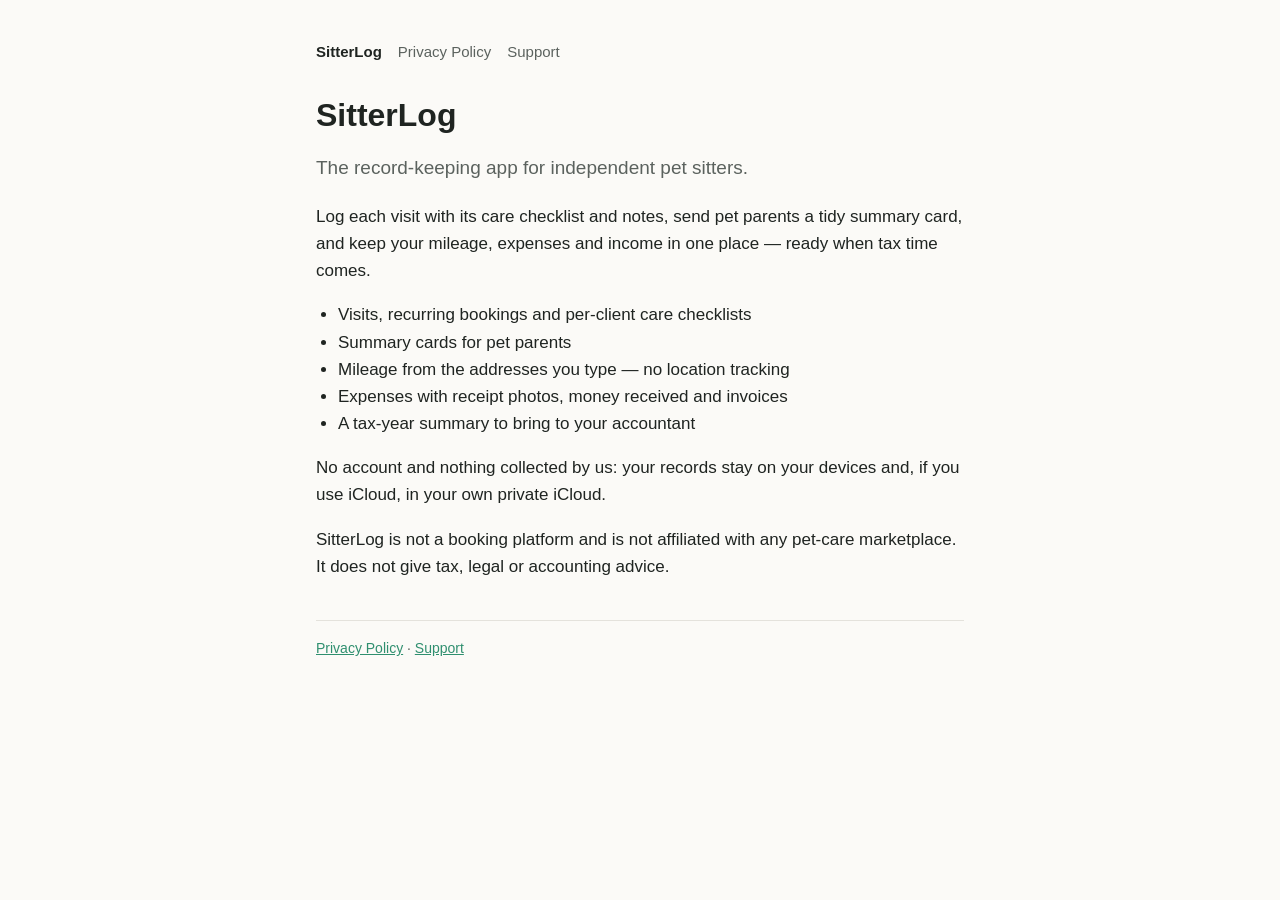
==== index.html @ d9cae617 "Publish the SitterLog privacy policy and support pages Co-Authored-By: Claude Opus 5.5 <noreply@anth" ====
<!doctype html>
<html lang="en">
<head>
  <meta charset="utf-8">
  <meta name="viewport" content="width=device-width, initial-scale=1">
  <title>SitterLog</title>
  <meta name="description" content="SitterLog is a record-keeping app for independent pet sitters: visits, care checklists, mileage, expenses, income and tax-time summaries.">
  <link rel="stylesheet" href="style.css">
</head>
<body>
<main>
  <header>
    <nav>
      <a href="./" aria-current="page">SitterLog</a>
      <a href="privacy/">Privacy Policy</a>
      <a href="support/">Support</a>
    </nav>
  </header>

  <h1>SitterLog</h1>
  <p class="lede">The record-keeping app for independent pet sitters.</p>

  <p>Log each visit with its care checklist and notes, send pet parents a tidy summary card,
    and keep your mileage, expenses and income in one place — ready when tax time comes.</p>

  <ul>
    <li>Visits, recurring bookings and per-client care checklists</li>
    <li>Summary cards for pet parents</li>
    <li>Mileage from the addresses you type — no location tracking</li>
    <li>Expenses with receipt photos, money received and invoices</li>
    <li>A tax-year summary to bring to your accountant</li>
  </ul>

  <p>No account and nothing collected by us: your records stay on your devices and, if you use
    iCloud, in your own private iCloud.</p>

  <p>SitterLog is not a booking platform and is not affiliated with any pet-care marketplace.
    It does not give tax, legal or accounting advice.</p>

  <hr>
  <footer>
    <a href="privacy/">Privacy Policy</a> · <a href="support/">Support</a>
  </footer>
</main>
</body>
</html>
---- style.css ----
:root {
  --bg: #fbfaf7;
  --text: #1f2421;
  --muted: #5b625e;
  --accent: #2f8f6f;
  --rule: #e4e2dc;
  color-scheme: light dark;
}
@media (prefers-color-scheme: dark) {
  :root {
    --bg: #141715;
    --text: #e9ece9;
    --muted: #a3aba6;
    --accent: #6fd0a8;
    --rule: #2b302d;
  }
}
* { box-sizing: border-box; }
body {
  margin: 0;
  background: var(--bg);
  color: var(--text);
  font: 17px/1.6 -apple-system, BlinkMacSystemFont, "Segoe UI", Roboto, sans-serif;
}
main { max-width: 680px; margin: 0 auto; padding: 40px 16px 64px; }
header { margin-bottom: 32px; }
nav { display: flex; gap: 16px; flex-wrap: wrap; font-size: 15px; }
nav a { color: var(--muted); text-decoration: none; }
nav a[aria-current="page"] { color: var(--text); font-weight: 600; }
h1 { font-size: 32px; line-height: 1.2; margin: 24px 0 8px; }
h2 { font-size: 20px; margin: 32px 0 8px; }
p, li { color: var(--text); }
.lede { color: var(--muted); font-size: 19px; }
.meta { color: var(--muted); font-size: 14px; }
a { color: var(--accent); }
ul { padding-left: 22px; }
hr { border: 0; border-top: 1px solid var(--rule); margin: 40px 0 16px; }
footer { color: var(--muted); font-size: 14px; }
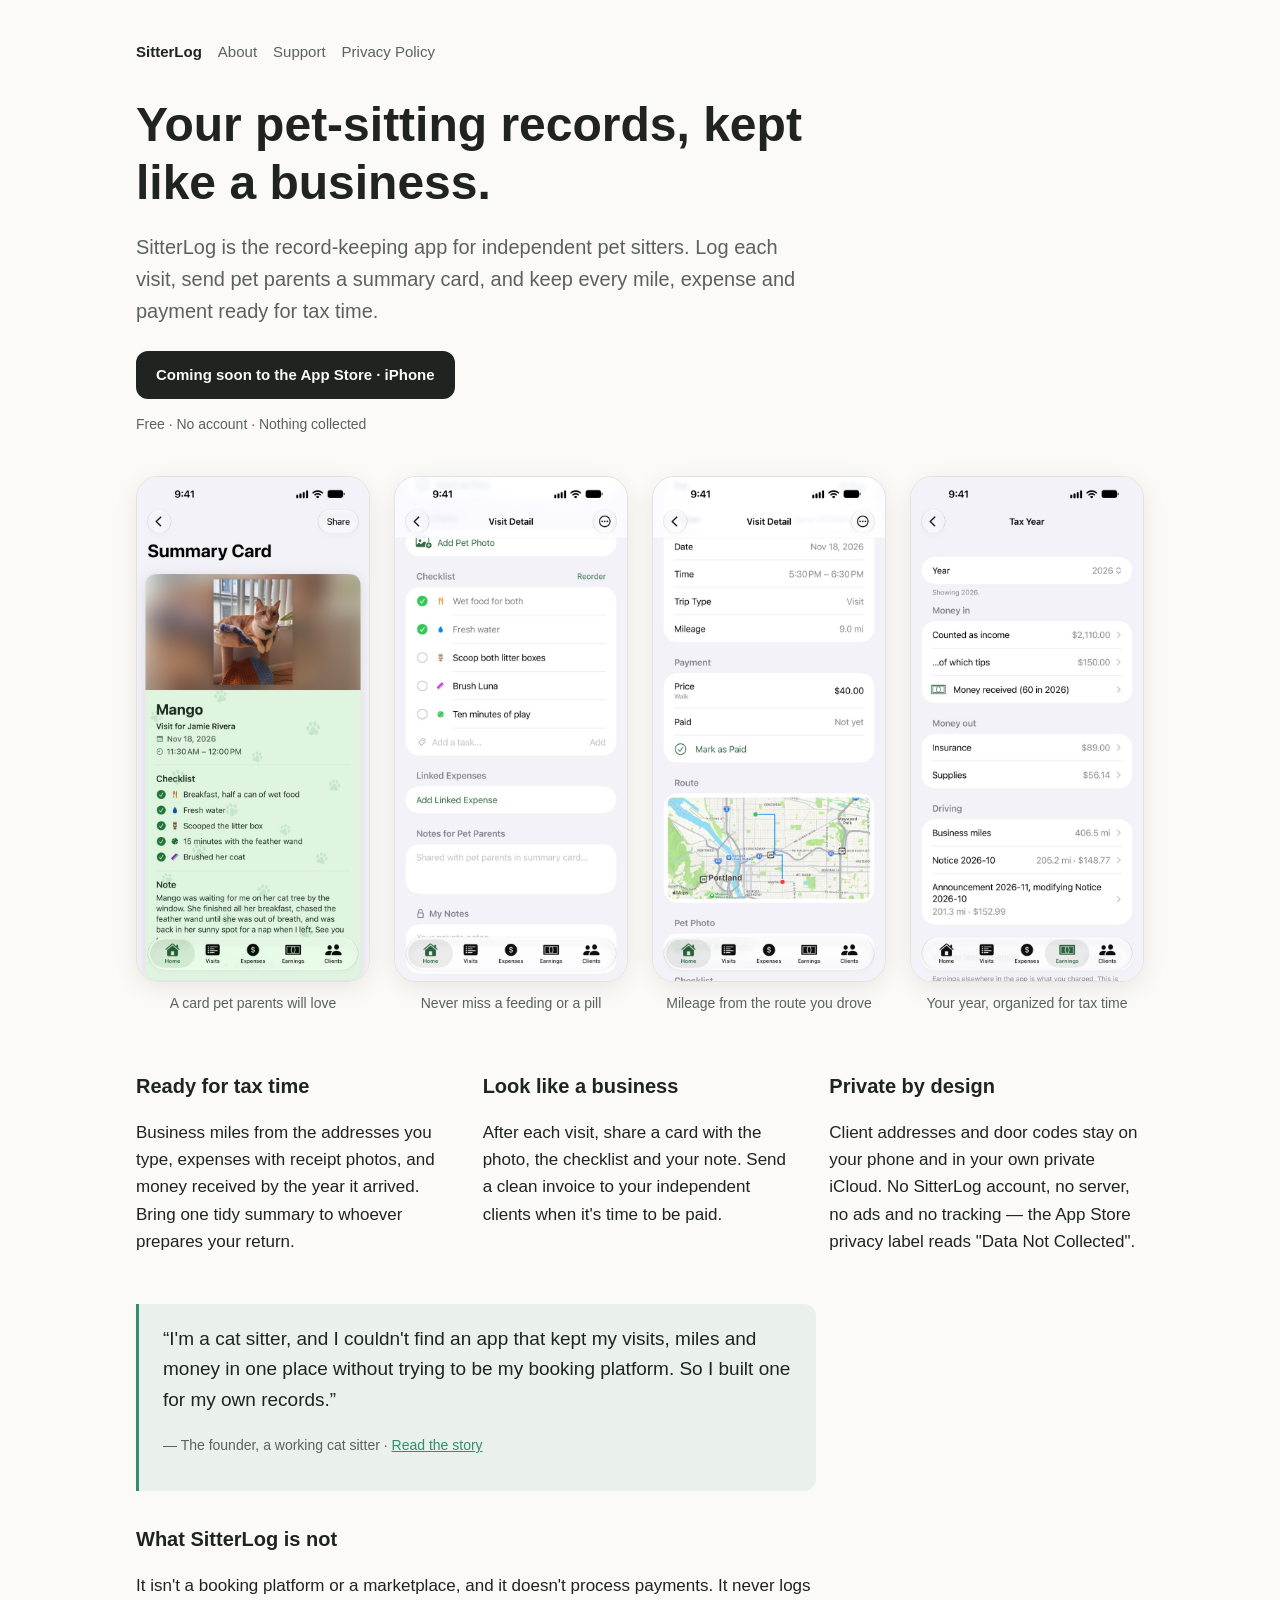
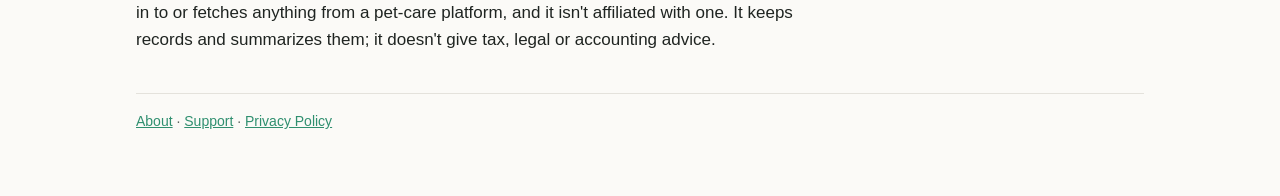
==== commit 1e298a3f: "Home page with screenshots and an About page draft Home: the one-liner, four App Store screenshots, " ====
--- a/index.html
+++ b/index.html
@@ -3,43 +3,94 @@
 <head>
   <meta charset="utf-8">
   <meta name="viewport" content="width=device-width, initial-scale=1">
-  <title>SitterLog</title>
-  <meta name="description" content="SitterLog is a record-keeping app for independent pet sitters: visits, care checklists, mileage, expenses, income and tax-time summaries.">
+  <title>SitterLog — Records for Independent Pet Sitters</title>
+  <meta name="description" content="SitterLog is a record-keeping app for independent pet sitters: visits, care checklists, summary cards for pet parents, mileage, expenses, income and tax-time summaries.">
+  <!-- After 1.0 is approved, add the Smart App Banner:
+       <meta name="apple-itunes-app" content="app-id=APP_ID"> -->
   <link rel="stylesheet" href="style.css">
 </head>
 <body>
-<main>
+<main class="wide">
   <header>
     <nav>
       <a href="./" aria-current="page">SitterLog</a>
+      <a href="about/">About</a>
+      <a href="support/">Support</a>
       <a href="privacy/">Privacy Policy</a>
-      <a href="support/">Support</a>
     </nav>
   </header>
 
-  <h1>SitterLog</h1>
-  <p class="lede">The record-keeping app for independent pet sitters.</p>
+  <section class="hero">
+    <h1>Your pet-sitting records, kept like a business.</h1>
+    <p class="lede">SitterLog is the record-keeping app for independent pet sitters. Log each
+      visit, send pet parents a summary card, and keep every mile, expense and payment ready
+      for tax time.</p>
+    <!-- Before going live: replace with Apple's official "Download on the App Store" badge
+         (from Apple's marketing resources) linking to the app's App Store URL. -->
+    <p class="cta"><span class="badge-placeholder">Coming soon to the App Store · iPhone</span></p>
+    <p class="meta">Free · No account · Nothing collected</p>
+  </section>
 
-  <p>Log each visit with its care checklist and notes, send pet parents a tidy summary card,
-    and keep your mileage, expenses and income in one place — ready when tax time comes.</p>
+  <section class="shots" aria-label="Screens from the app">
+    <figure>
+      <img src="images/summary-card.jpg" width="660" height="1434" loading="lazy"
+           alt="A summary card for a cat named Mango: a photo, the visit time, a completed care checklist and a note to the pet parent.">
+      <figcaption>A card pet parents will love</figcaption>
+    </figure>
+    <figure>
+      <img src="images/checklist.jpg" width="660" height="1434" loading="lazy"
+           alt="A visit's care checklist, built from the client's routine.">
+      <figcaption>Never miss a feeding or a pill</figcaption>
+    </figure>
+    <figure>
+      <img src="images/mileage.jpg" width="660" height="1434" loading="lazy"
+           alt="A visit's driving route on a map, with the miles it covered.">
+      <figcaption>Mileage from the route you drove</figcaption>
+    </figure>
+    <figure>
+      <img src="images/tax-year.jpg" width="660" height="1434" loading="lazy"
+           alt="The Tax Year screen: income, expenses and business miles for the year.">
+      <figcaption>Your year, organized for tax time</figcaption>
+    </figure>
+  </section>
 
-  <ul>
-    <li>Visits, recurring bookings and per-client care checklists</li>
-    <li>Summary cards for pet parents</li>
-    <li>Mileage from the addresses you type — no location tracking</li>
-    <li>Expenses with receipt photos, money received and invoices</li>
-    <li>A tax-year summary to bring to your accountant</li>
-  </ul>
+  <section class="pillars">
+    <div>
+      <h2>Ready for tax time</h2>
+      <p>Business miles from the addresses you type, expenses with receipt photos, and money
+        received by the year it arrived. Bring one tidy summary to whoever prepares your
+        return.</p>
+    </div>
+    <div>
+      <h2>Look like a business</h2>
+      <p>After each visit, share a card with the photo, the checklist and your note. Send a clean
+        invoice to your independent clients when it's time to be paid.</p>
+    </div>
+    <div>
+      <h2>Private by design</h2>
+      <p>Client addresses and door codes stay on your phone and in your own private iCloud.
+        No SitterLog account, no server, no ads and no tracking — the App Store privacy label
+        reads "Data Not Collected".</p>
+    </div>
+  </section>
 
-  <p>No account and nothing collected by us: your records stay on your devices and, if you use
-    iCloud, in your own private iCloud.</p>
+  <!-- DRAFT: the founder's own words go here. -->
+  <section class="founder">
+    <p>“I'm a cat sitter, and I couldn't find an app that kept my visits, miles and money in one
+      place without trying to be my booking platform. So I built one for my own records.”</p>
+    <p class="meta">— The founder, a working cat sitter · <a href="about/">Read the story</a></p>
+  </section>
 
-  <p>SitterLog is not a booking platform and is not affiliated with any pet-care marketplace.
-    It does not give tax, legal or accounting advice.</p>
+  <section>
+    <h2>What SitterLog is not</h2>
+    <p>It isn't a booking platform or a marketplace, and it doesn't process payments. It never
+      logs in to or fetches anything from a pet-care platform, and it isn't affiliated with one.
+      It keeps records and summarizes them; it doesn't give tax, legal or accounting advice.</p>
+  </section>
 
   <hr>
   <footer>
-    <a href="privacy/">Privacy Policy</a> · <a href="support/">Support</a>
+    <a href="about/">About</a> · <a href="support/">Support</a> · <a href="privacy/">Privacy Policy</a>
   </footer>
 </main>
 </body>
--- a/style.css
+++ b/style.css
@@ -36,3 +36,33 @@
 ul { padding-left: 22px; }
 hr { border: 0; border-top: 1px solid var(--rule); margin: 40px 0 16px; }
 footer { color: var(--muted); font-size: 14px; }
+
+/* Home page */
+main.wide { max-width: 1040px; }
+main.wide > section:not(.shots):not(.pillars) { max-width: 680px; }
+.hero h1 { font-size: clamp(32px, 6vw, 48px); margin-top: 8px; }
+.hero .lede { font-size: 20px; }
+.cta { margin: 24px 0 4px; }
+.badge-placeholder {
+  display: inline-block; padding: 12px 20px; border-radius: 12px;
+  background: var(--text); color: var(--bg); font-weight: 600; font-size: 15px;
+}
+.shots {
+  display: grid; grid-template-columns: repeat(2, minmax(0, 1fr)); gap: 16px; margin: 40px 0;
+}
+@media (min-width: 760px) { .shots { grid-template-columns: repeat(4, minmax(0, 1fr)); gap: 24px; } }
+.shots figure { margin: 0; }
+.shots img {
+  display: block; width: 100%; height: auto; border-radius: 22px;
+  border: 1px solid var(--rule); box-shadow: 0 6px 24px rgba(0, 0, 0, .08);
+}
+.shots figcaption { margin-top: 10px; font-size: 14px; color: var(--muted); text-align: center; }
+.pillars { display: grid; gap: 8px 32px; margin: 16px 0 8px; }
+@media (min-width: 760px) { .pillars { grid-template-columns: repeat(3, 1fr); } }
+.pillars h2 { margin-top: 16px; }
+.founder {
+  margin: 32px 0; padding: 20px 24px; border-left: 3px solid var(--accent);
+  background: color-mix(in srgb, var(--accent) 8%, transparent); border-radius: 0 12px 12px 0;
+}
+.founder p:first-child { font-size: 19px; margin-top: 0; }
+mark { background: #ffe58a; color: #1f2421; padding: 0 3px; border-radius: 3px; }
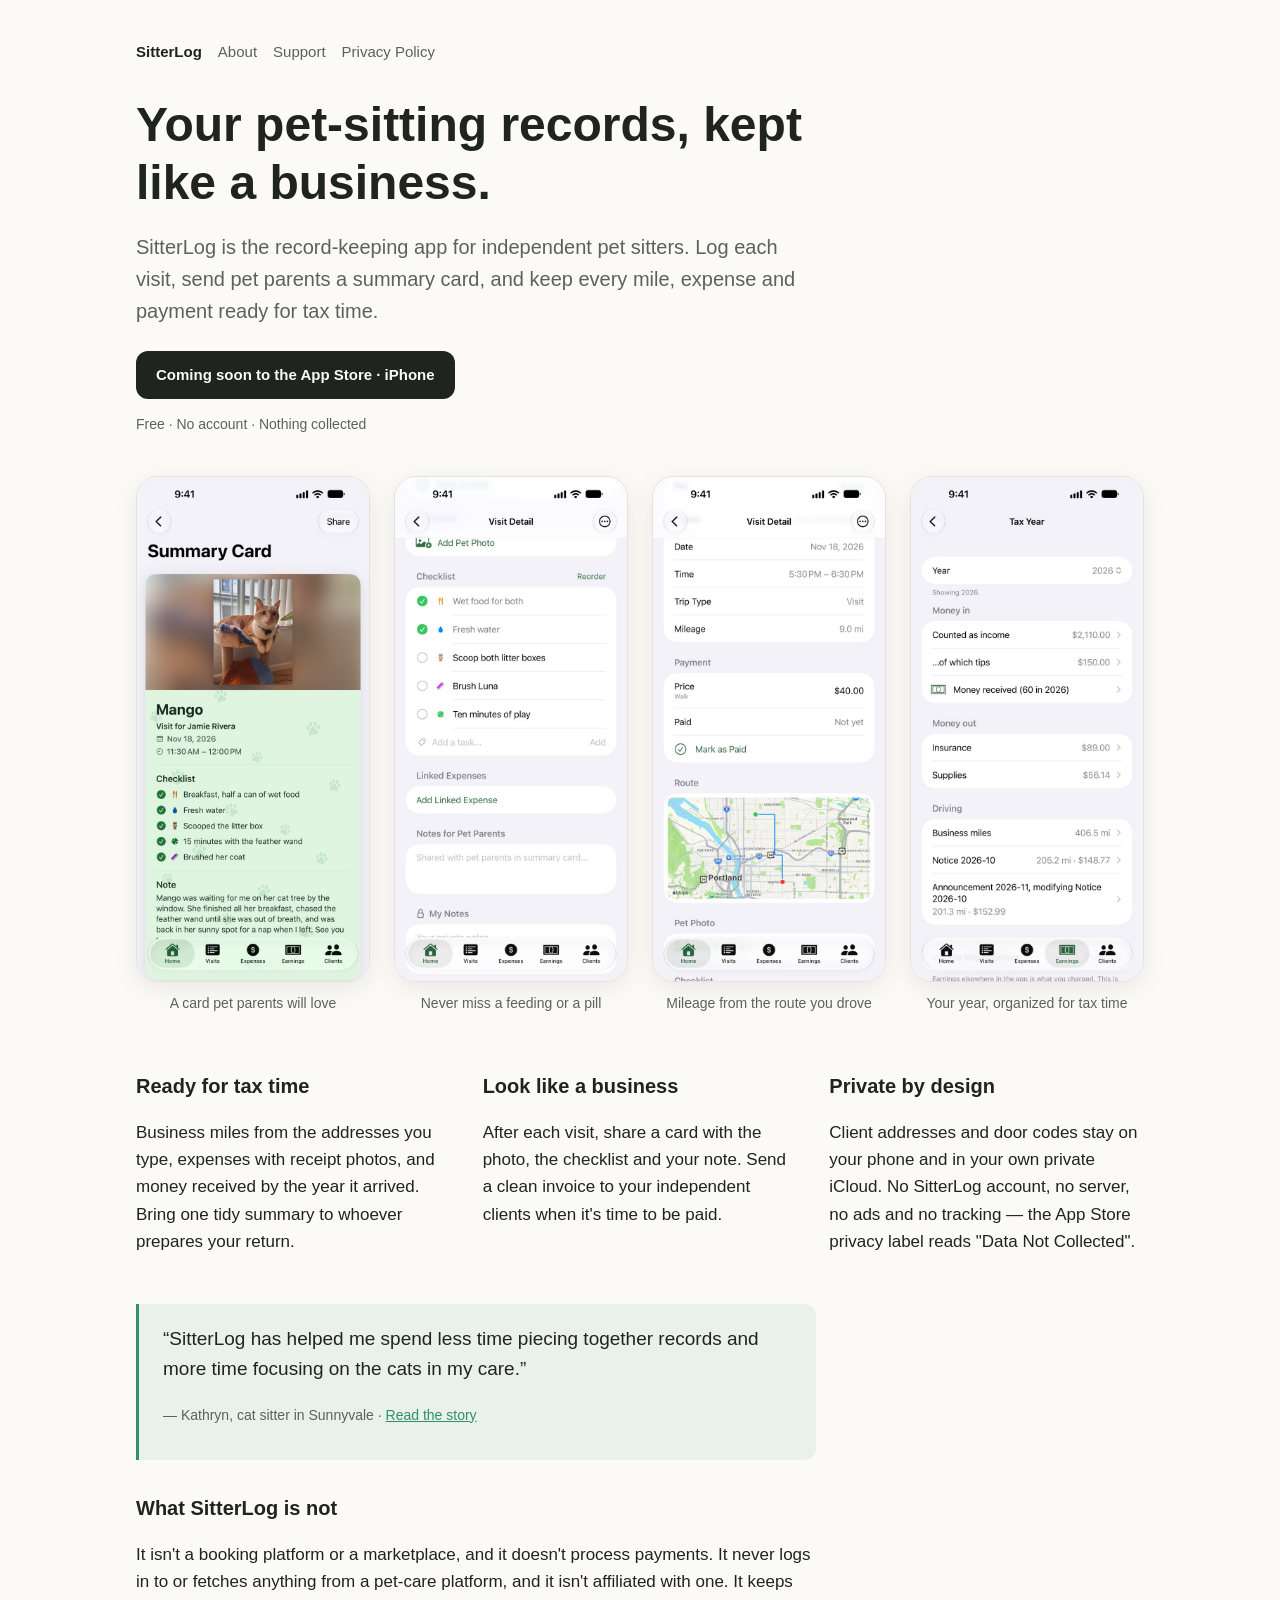
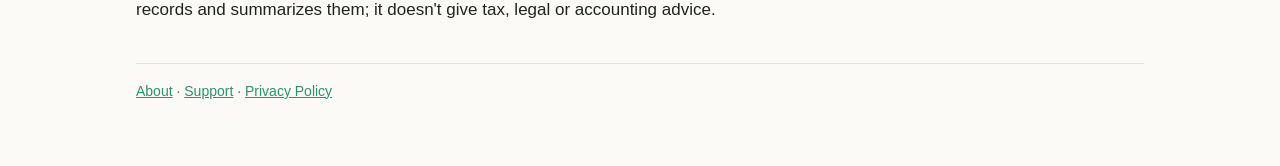
==== commit 557d9c36: "About page and home quote in Kathryn's own words Co-Authored-By: Claude Opus 5.5 <noreply@anthropic." ====
--- a/index.html
+++ b/index.html
@@ -74,11 +74,10 @@
     </div>
   </section>
 
-  <!-- DRAFT: the founder's own words go here. -->
   <section class="founder">
-    <p>“I'm a cat sitter, and I couldn't find an app that kept my visits, miles and money in one
-      place without trying to be my booking platform. So I built one for my own records.”</p>
-    <p class="meta">— The founder, a working cat sitter · <a href="about/">Read the story</a></p>
+    <p>“SitterLog has helped me spend less time piecing together records and more time focusing on
+      the cats in my care.”</p>
+    <p class="meta">— Kathryn, cat sitter in Sunnyvale · <a href="about/">Read the story</a></p>
   </section>
 
   <section>
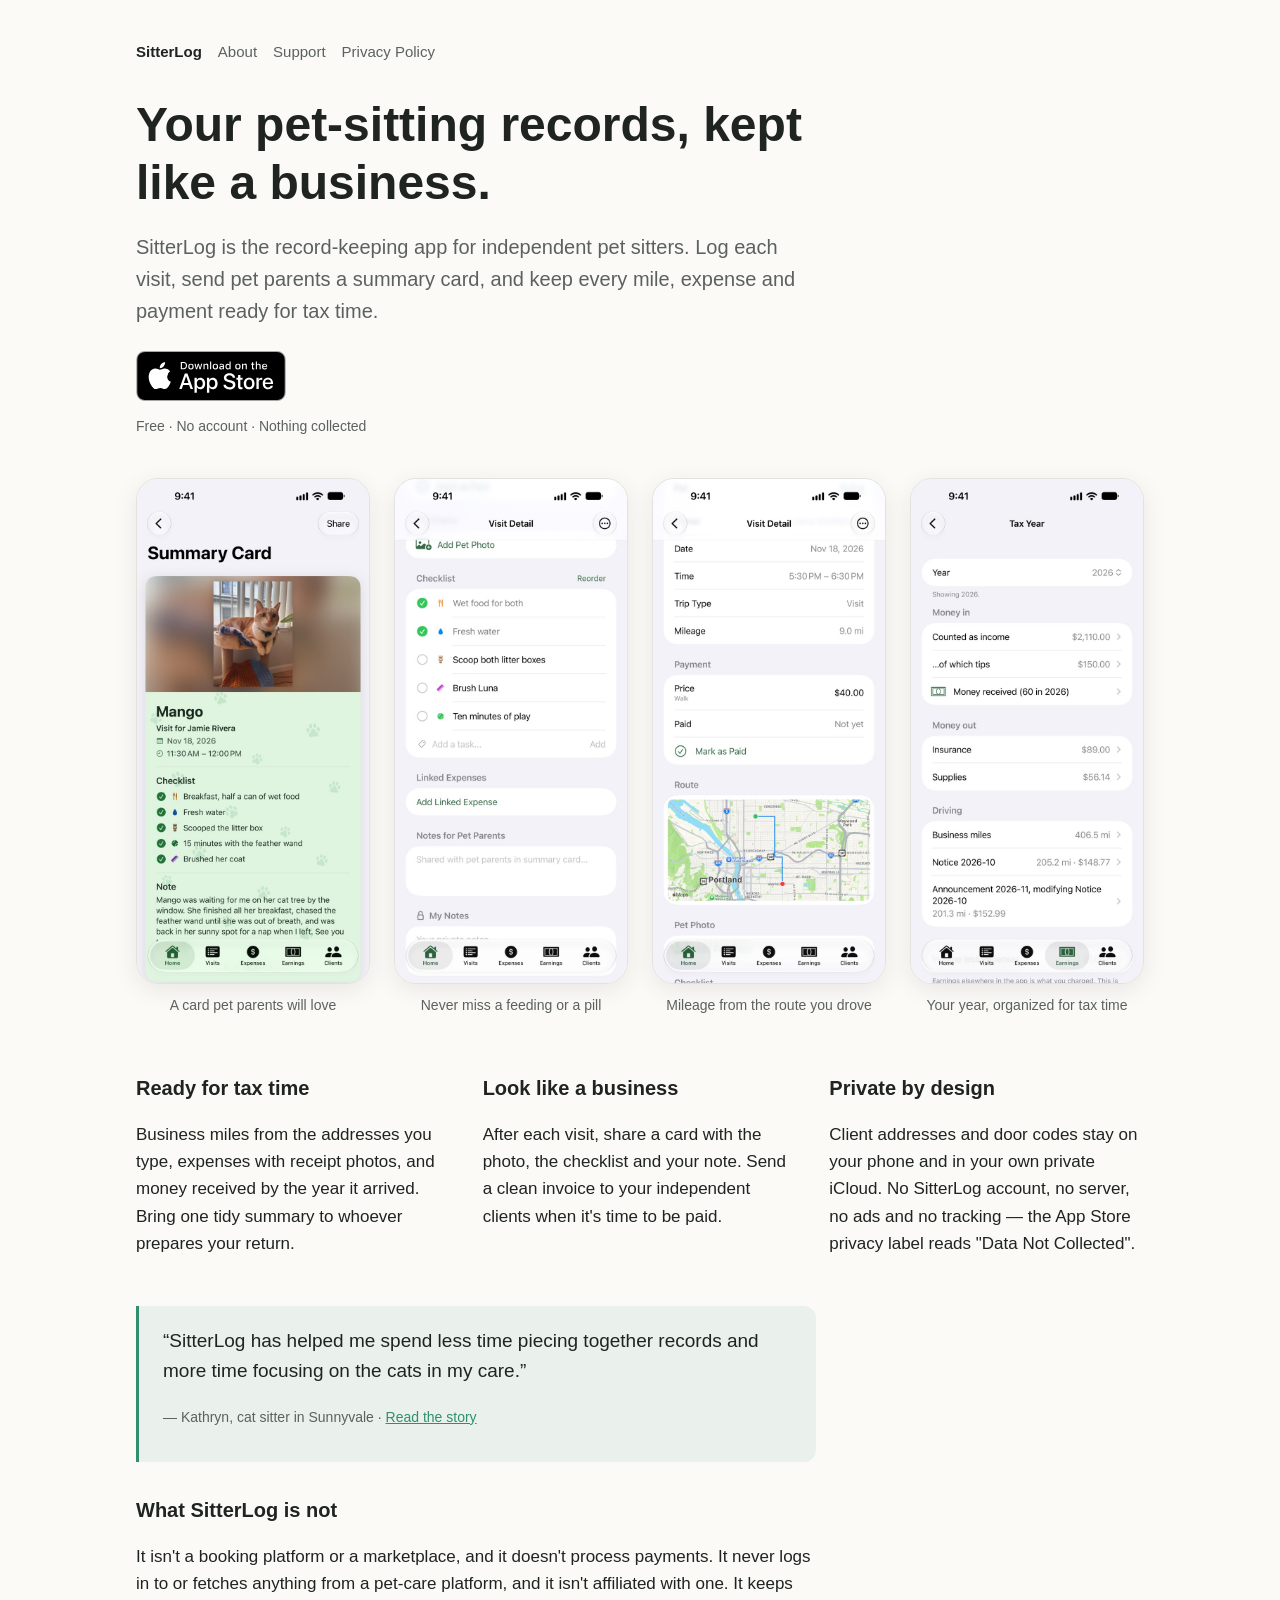
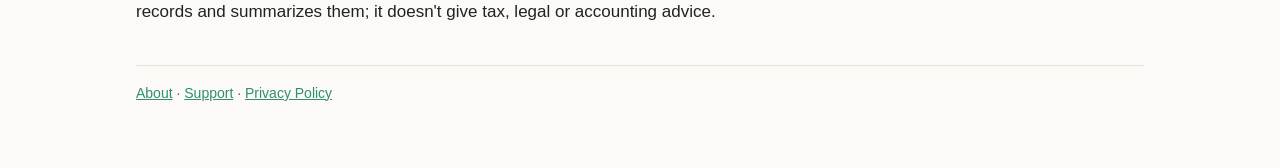
==== commit a384d5b7: "Official App Store badge, with the URL and app ID left to fill at go-live Co-Authored-By: Claude Opu" ====
--- a/index.html
+++ b/index.html
@@ -5,8 +5,7 @@
   <meta name="viewport" content="width=device-width, initial-scale=1">
   <title>SitterLog — Records for Independent Pet Sitters</title>
   <meta name="description" content="SitterLog is a record-keeping app for independent pet sitters: visits, care checklists, summary cards for pet parents, mileage, expenses, income and tax-time summaries.">
-  <!-- After 1.0 is approved, add the Smart App Banner:
-       <meta name="apple-itunes-app" content="app-id=APP_ID"> -->
+  <meta name="apple-itunes-app" content="app-id=APP_ID">
   <link rel="stylesheet" href="style.css">
 </head>
 <body>
@@ -25,9 +24,8 @@
     <p class="lede">SitterLog is the record-keeping app for independent pet sitters. Log each
       visit, send pet parents a summary card, and keep every mile, expense and payment ready
       for tax time.</p>
-    <!-- Before going live: replace with Apple's official "Download on the App Store" badge
-         (from Apple's marketing resources) linking to the app's App Store URL. -->
-    <p class="cta"><span class="badge-placeholder">Coming soon to the App Store · iPhone</span></p>
+    <p class="cta"><a href="APP_STORE_URL"><img src="images/app-store-badge.svg" width="150" height="50"
+      alt="Download on the App Store"></a></p>
     <p class="meta">Free · No account · Nothing collected</p>
   </section>
 
--- a/style.css
+++ b/style.css
@@ -43,10 +43,7 @@
 .hero h1 { font-size: clamp(32px, 6vw, 48px); margin-top: 8px; }
 .hero .lede { font-size: 20px; }
 .cta { margin: 24px 0 4px; }
-.badge-placeholder {
-  display: inline-block; padding: 12px 20px; border-radius: 12px;
-  background: var(--text); color: var(--bg); font-weight: 600; font-size: 15px;
-}
+.cta img { display: block; }
 .shots {
   display: grid; grid-template-columns: repeat(2, minmax(0, 1fr)); gap: 16px; margin: 40px 0;
 }
